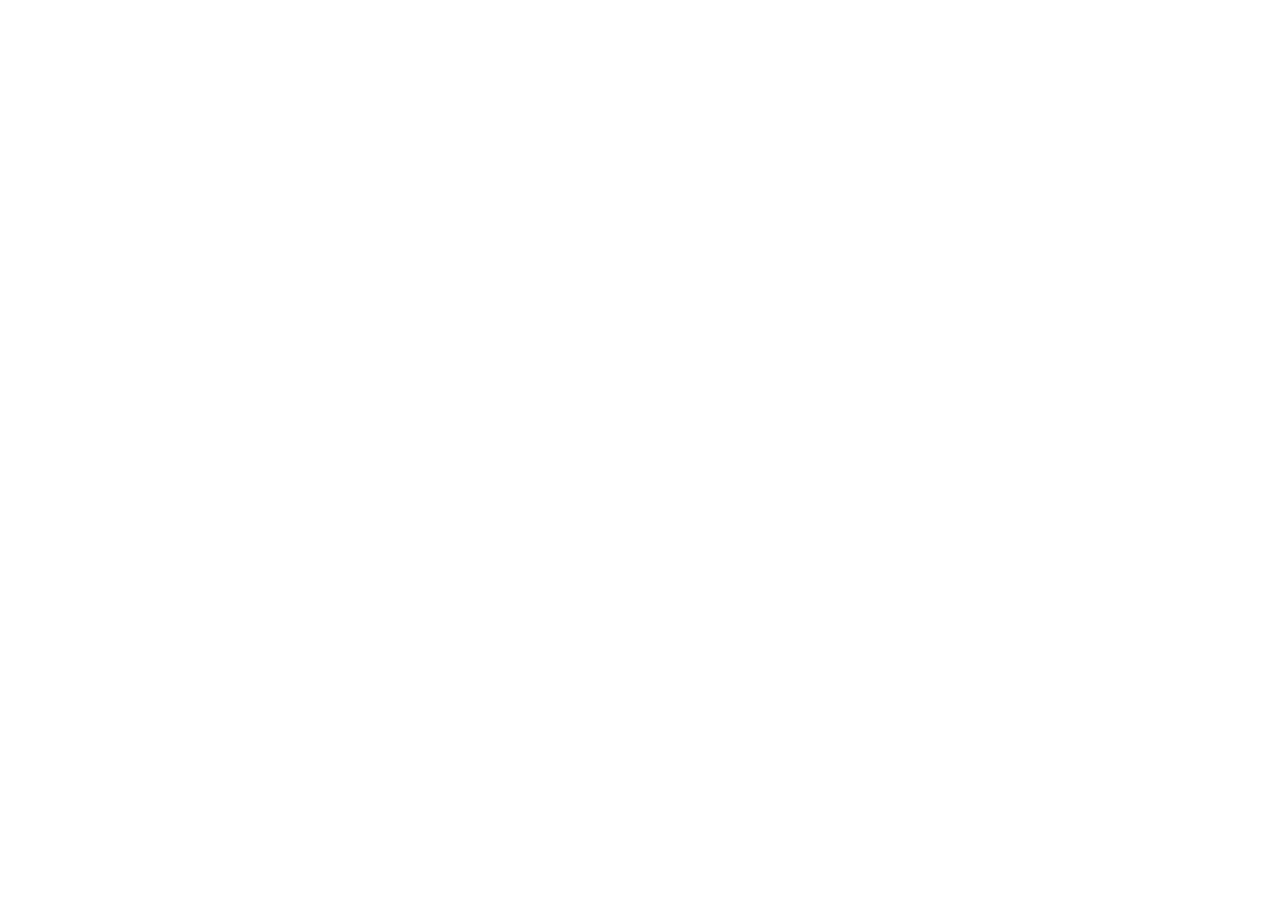
==== index.html @ 2995f637 "Add initial HTML structure for Journey Hub" ====
<!doctype html>
<html lang="en">
  <head>
    <meta charset="UTF-8" />
    <meta name="viewport" content="width=device-width, initial-scale=1.0" />
    <title>Journey Hub — Discover Sri Lanka</title>
    <link rel="preconnect" href="https://fonts.googleapis.com" />
    <link rel="preconnect" href="https://fonts.gstatic.com" crossorigin />
    <link
      href="https://fonts.googleapis.com/css2?family=Fraunces:opsz,wght@9..144,400;9..144,500;9..144,600&family=Work+Sans:wght@400;500;600&display=swap"
      rel="stylesheet"
    />
  </head>
  <body>
    <main></main>
  </body>
</html>
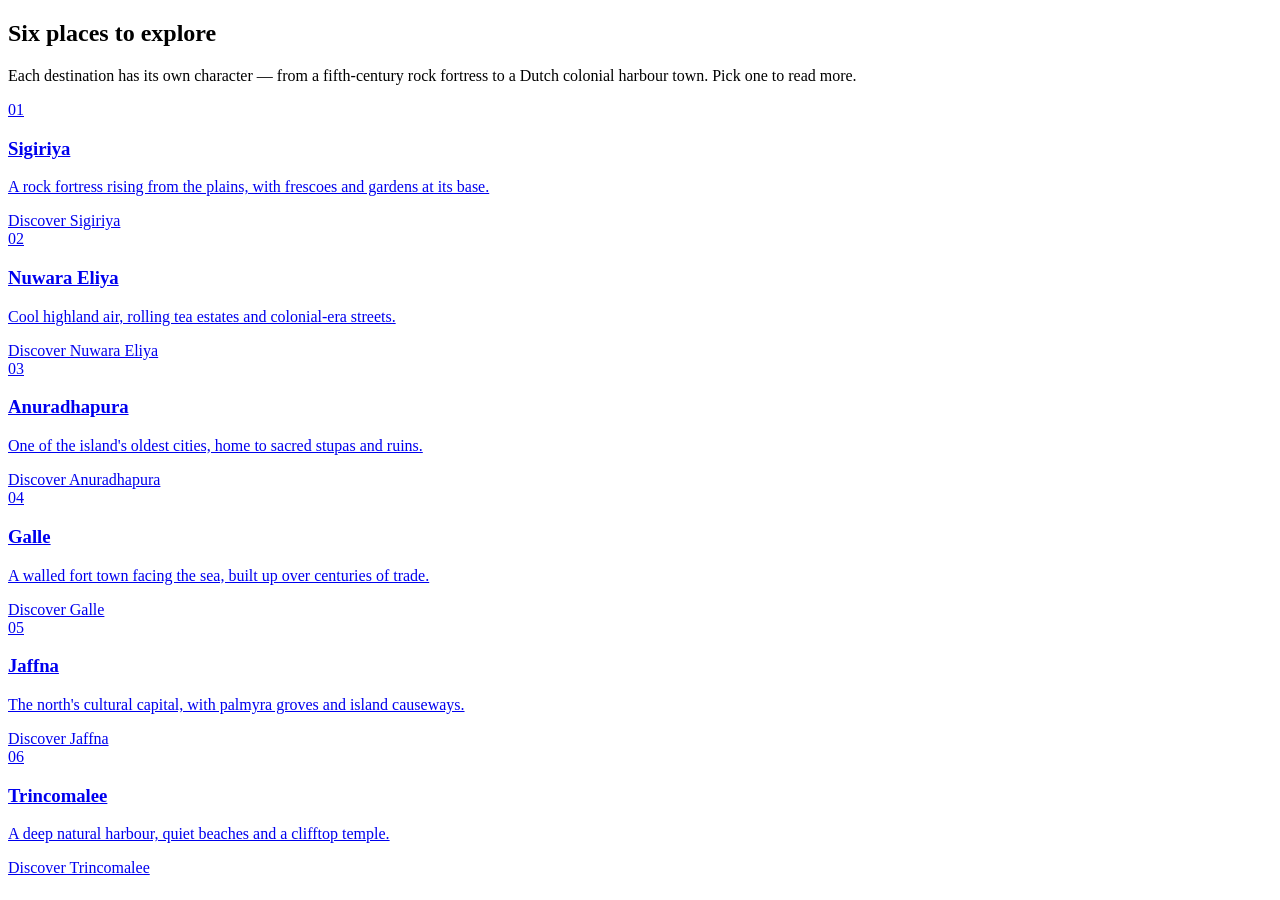
==== commit ca9ba2ce: "Add destinations section and styles for Journey Hub" ====
--- a/index.html
+++ b/index.html
@@ -10,8 +10,56 @@
       href="https://fonts.googleapis.com/css2?family=Fraunces:opsz,wght@9..144,400;9..144,500;9..144,600&family=Work+Sans:wght@400;500;600&display=swap"
       rel="stylesheet"
     />
+    <link rel="stylesheet" href="style.css">
   </head>
   <body>
-    <main></main>
+    <main>
+          <section class="section" id="destinations">
+    <div class="wrap">
+      <div class="section-head">
+        <h2>Six places to explore</h2>
+        <p>Each destination has its own character — from a fifth-century rock fortress to a Dutch colonial harbour town. Pick one to read more.</p>
+      </div>
+      <div class="grid">
+        <a class="card" href="pages/sigiriya.html">
+          <div class="num">01</div>
+          <h3>Sigiriya</h3>
+          <p>A rock fortress rising from the plains, with frescoes and gardens at its base.</p>
+          <span class="go">Discover Sigiriya</span>
+        </a>
+        <a class="card" href="/nuwara-eliya.html">
+          <div class="num">02</div>
+          <h3>Nuwara Eliya</h3>
+          <p>Cool highland air, rolling tea estates and colonial-era streets.</p>
+          <span class="go">Discover Nuwara Eliya</span>
+        </a>
+        <a class="card" href="/anuradhapura.html">
+          <div class="num">03</div>
+          <h3>Anuradhapura</h3>
+          <p>One of the island's oldest cities, home to sacred stupas and ruins.</p>
+          <span class="go">Discover Anuradhapura</span>
+        </a>
+        <a class="card" href="/galle.html">
+          <div class="num">04</div>
+          <h3>Galle</h3>
+          <p>A walled fort town facing the sea, built up over centuries of trade.</p>
+          <span class="go">Discover Galle</span>
+        </a>
+        <a class="card" href="/jaffna.html">
+          <div class="num">05</div>
+          <h3>Jaffna</h3>
+          <p>The north's cultural capital, with palmyra groves and island causeways.</p>
+          <span class="go">Discover Jaffna</span>
+        </a>
+        <a class="card" href="/trincomalee.html">
+          <div class="num">06</div>
+          <h3>Trincomalee</h3>
+          <p>A deep natural harbour, quiet beaches and a clifftop temple.</p>
+          <span class="go">Discover Trincomalee</span>
+        </a>
+      </div>
+    </div>
+  </section>
+    </main>
   </body>
 </html>
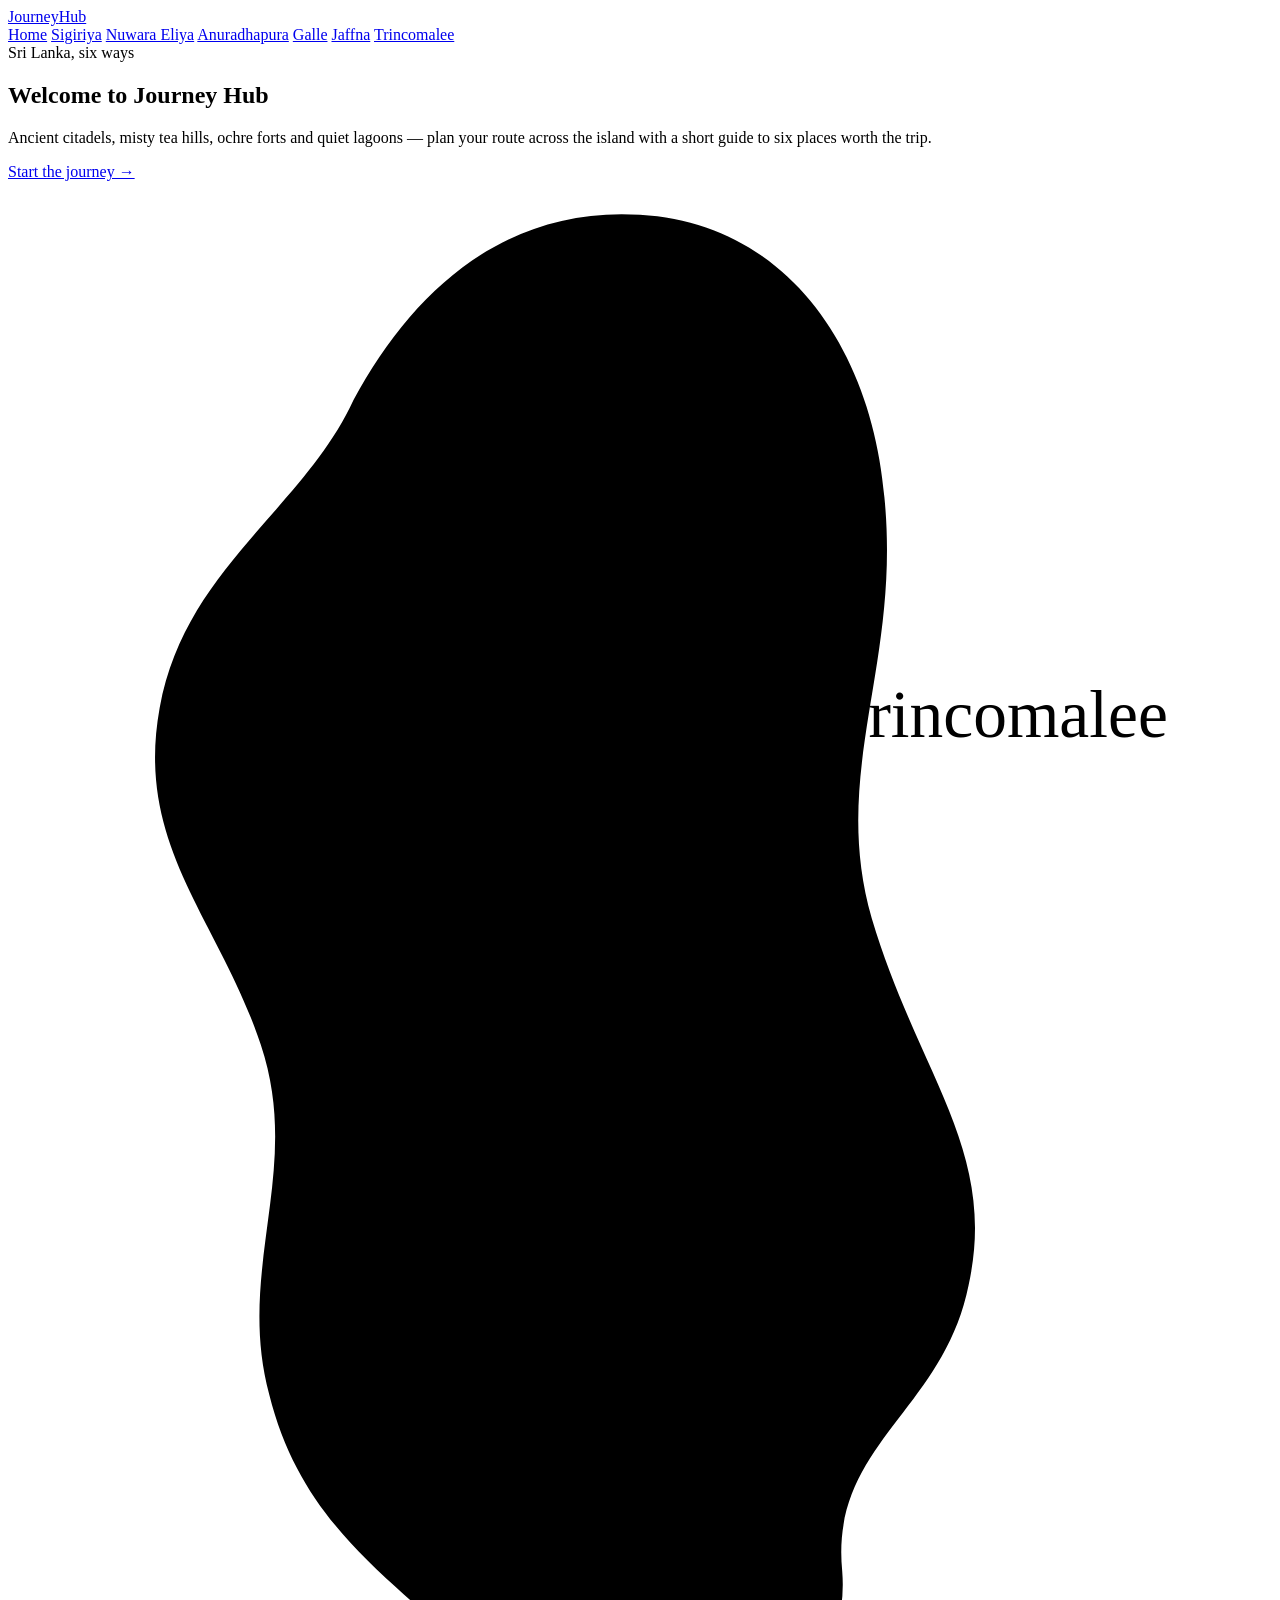
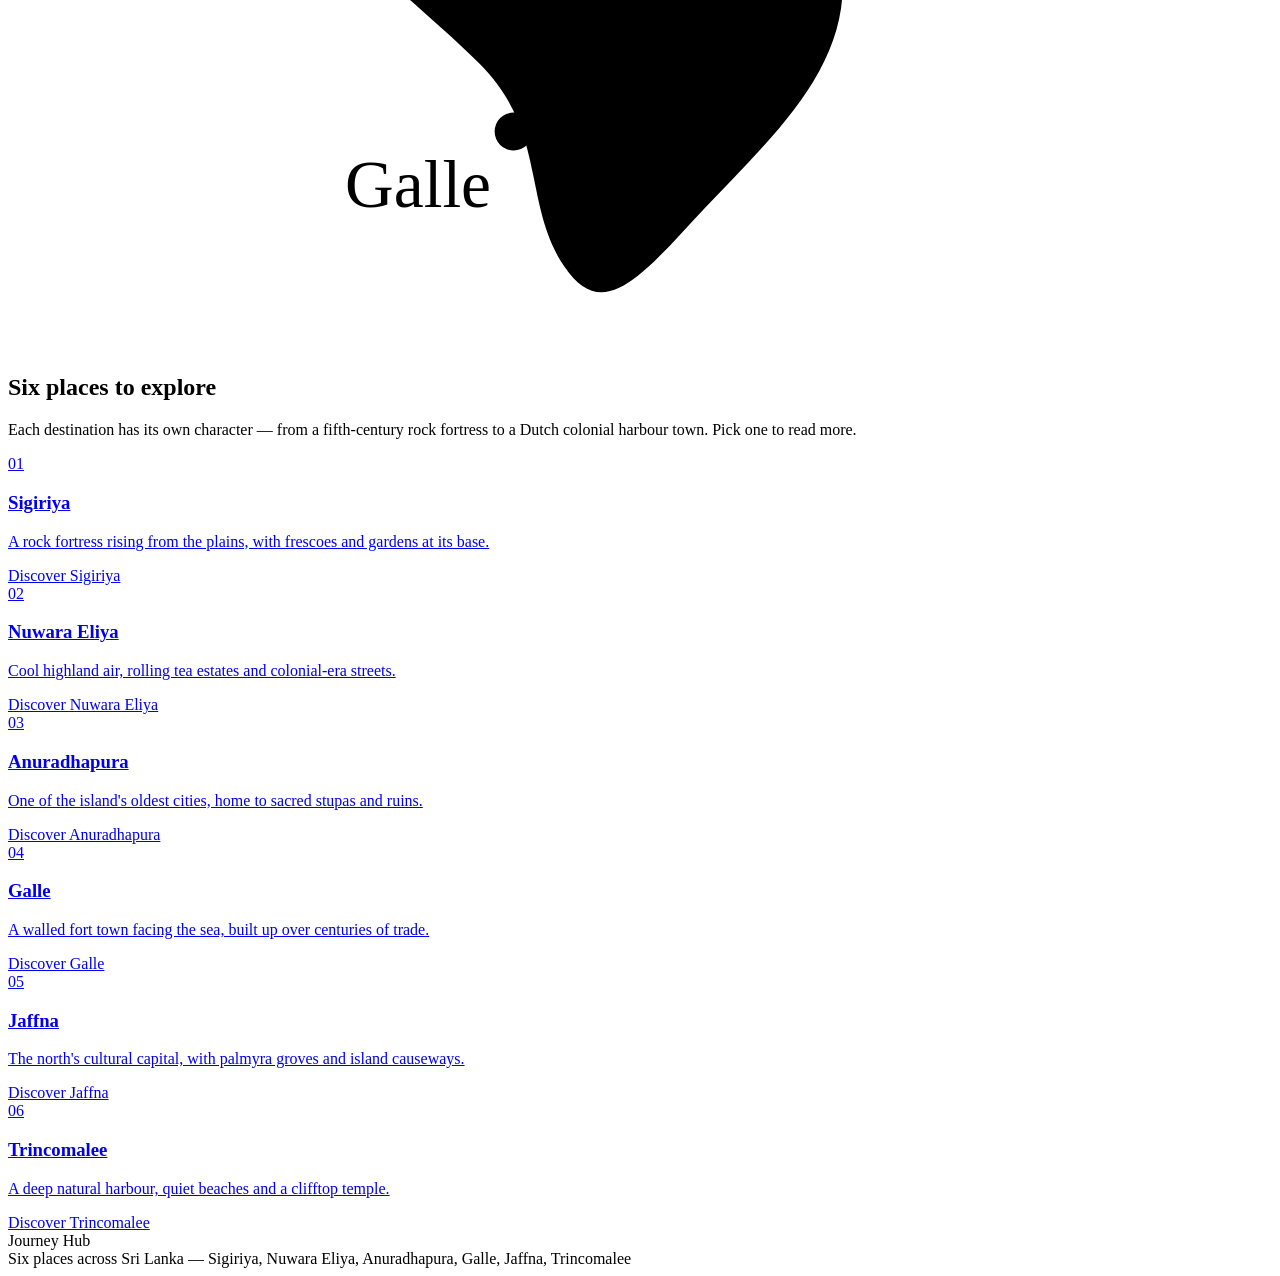
==== commit 7a6108a0: "Refactor HTML structure and enhance content for Journey Hub homepage" ====
--- a/index.html
+++ b/index.html
@@ -1,57 +1,108 @@
-<!doctype html>
+<!DOCTYPE html>
 <html lang="en">
-  <head>
-    <meta charset="UTF-8" />
-    <meta name="viewport" content="width=device-width, initial-scale=1.0" />
-    <title>Journey Hub — Discover Sri Lanka</title>
-    <link rel="preconnect" href="https://fonts.googleapis.com" />
-    <link rel="preconnect" href="https://fonts.gstatic.com" crossorigin />
-    <link
-      href="https://fonts.googleapis.com/css2?family=Fraunces:opsz,wght@9..144,400;9..144,500;9..144,600&family=Work+Sans:wght@400;500;600&display=swap"
-      rel="stylesheet"
-    />
-    <link rel="stylesheet" href="style.css">
-  </head>
-  <body>
-    <main>
-          <section class="section" id="destinations">
+<head>
+<meta charset="UTF-8">
+<meta name="viewport" content="width=device-width, initial-scale=1.0">
+<title>Journey Hub — Discover Sri Lanka</title>
+<link rel="preconnect" href="https://fonts.googleapis.com">
+<link rel="preconnect" href="https://fonts.gstatic.com" crossorigin>
+<link href="https://fonts.googleapis.com/css2?family=Fraunces:opsz,wght@9..144,400;9..144,500;9..144,600&family=Work+Sans:wght@400;500;600&display=swap" rel="stylesheet">
+<link rel="stylesheet" href="style.css">
+</head>
+<body>
+
+<header>
+  <div class="navbar">
+    <a class="logo" href="index.html">Journey<span>Hub</span></a>
+    <nav class="links" aria-label="Destinations">
+      <a href="index.html" class="active">Home</a>
+      <a href="sigiriya.html">Sigiriya</a>
+      <a href="nuwara-eliya.html">Nuwara Eliya</a>
+      <a href="anuradhapura.html">Anuradhapura</a>
+      <a href="galle.html">Galle</a>
+      <a href="jaffna.html">Jaffna</a>
+      <a href="trincomalee.html">Trincomalee</a>
+    </nav>
+  </div>
+</header>
+
+<main>
+
+  <!-- HERO -->
+  <section class="hero" id="home">
+    <div class="wrap">
+      <div class="hero-copy">
+        <div class="eyebrow">Sri Lanka, six ways</div>
+        <h1>Welcome to Journey Hub</h1>
+        <p>Ancient citadels, misty tea hills, ochre forts and quiet lagoons — plan your route across the island with a short guide to six places worth the trip.</p>
+        <a href="#destinations" class="btn">Start the journey →</a>
+      </div>
+      <div class="map-holder">
+        <svg viewBox="0 0 300 420" role="img" aria-label="Map of Sri Lanka with six marked destinations">
+          <path class="island" d="M150 8
+            C 185 10, 205 40, 208 75
+            C 212 115, 195 140, 205 175
+            C 216 212, 235 230, 228 262
+            C 222 292, 195 300, 198 330
+            C 200 355, 178 372, 160 392
+            C 148 405, 140 412, 132 400
+            C 122 385, 128 368, 112 352
+            C 92 332, 70 320, 62 288
+            C 54 258, 70 235, 60 205
+            C 50 175, 30 158, 36 125
+            C 42 92, 70 78, 82 52
+            C 96 26, 118 6, 150 8 Z"/>
+
+          <g class="pin"><circle class="pulse" cx="118" cy="35" r="4"/><circle class="dot" cx="118" cy="35" r="4.5"/><text x="128" y="39">Jaffna</text></g>
+          <g class="pin"><circle class="pulse" cx="185" cy="128" r="4"/><circle class="dot" cx="185" cy="128" r="4.5"/><text x="195" y="132">Trincomalee</text></g>
+          <g class="pin"><circle class="pulse" cx="110" cy="120" r="4"/><circle class="dot" cx="110" cy="120" r="4.5"/><text x="55" y="116">Anuradhapura</text></g>
+          <g class="pin"><circle class="pulse" cx="140" cy="152" r="4"/><circle class="dot" cx="140" cy="152" r="4.5"/><text x="150" y="156">Sigiriya</text></g>
+          <g class="pin"><circle class="pulse" cx="132" cy="248" r="4"/><circle class="dot" cx="132" cy="248" r="4.5"/><text x="72" y="245">Nuwara Eliya</text></g>
+          <g class="pin"><circle class="pulse" cx="120" cy="368" r="4"/><circle class="dot" cx="120" cy="368" r="4.5"/><text x="80" y="386">Galle</text></g>
+        </svg>
+      </div>
+    </div>
+  </section>
+
+  <!-- DESTINATIONS OVERVIEW -->
+  <section class="section" id="destinations">
     <div class="wrap">
       <div class="section-head">
         <h2>Six places to explore</h2>
         <p>Each destination has its own character — from a fifth-century rock fortress to a Dutch colonial harbour town. Pick one to read more.</p>
       </div>
       <div class="grid">
-        <a class="card" href="pages/sigiriya.html">
+        <a class="card" href="sigiriya.html">
           <div class="num">01</div>
           <h3>Sigiriya</h3>
           <p>A rock fortress rising from the plains, with frescoes and gardens at its base.</p>
           <span class="go">Discover Sigiriya</span>
         </a>
-        <a class="card" href="/nuwara-eliya.html">
+        <a class="card" href="nuwara-eliya.html">
           <div class="num">02</div>
           <h3>Nuwara Eliya</h3>
           <p>Cool highland air, rolling tea estates and colonial-era streets.</p>
           <span class="go">Discover Nuwara Eliya</span>
         </a>
-        <a class="card" href="/anuradhapura.html">
+        <a class="card" href="anuradhapura.html">
           <div class="num">03</div>
           <h3>Anuradhapura</h3>
           <p>One of the island's oldest cities, home to sacred stupas and ruins.</p>
           <span class="go">Discover Anuradhapura</span>
         </a>
-        <a class="card" href="/galle.html">
+        <a class="card" href="galle.html">
           <div class="num">04</div>
           <h3>Galle</h3>
           <p>A walled fort town facing the sea, built up over centuries of trade.</p>
           <span class="go">Discover Galle</span>
         </a>
-        <a class="card" href="/jaffna.html">
+        <a class="card" href="jaffna.html">
           <div class="num">05</div>
           <h3>Jaffna</h3>
           <p>The north's cultural capital, with palmyra groves and island causeways.</p>
           <span class="go">Discover Jaffna</span>
         </a>
-        <a class="card" href="/trincomalee.html">
+        <a class="card" href="trincomalee.html">
           <div class="num">06</div>
           <h3>Trincomalee</h3>
           <p>A deep natural harbour, quiet beaches and a clifftop temple.</p>
@@ -60,6 +111,15 @@
       </div>
     </div>
   </section>
-    </main>
-  </body>
+
+</main>
+
+<footer>
+  <div class="wrap">
+    <div class="fname">Journey Hub</div>
+    <div class="fmeta">Six places across Sri Lanka — Sigiriya, Nuwara Eliya, Anuradhapura, Galle, Jaffna, Trincomalee</div>
+  </div>
+</footer>
+
+</body>
 </html>
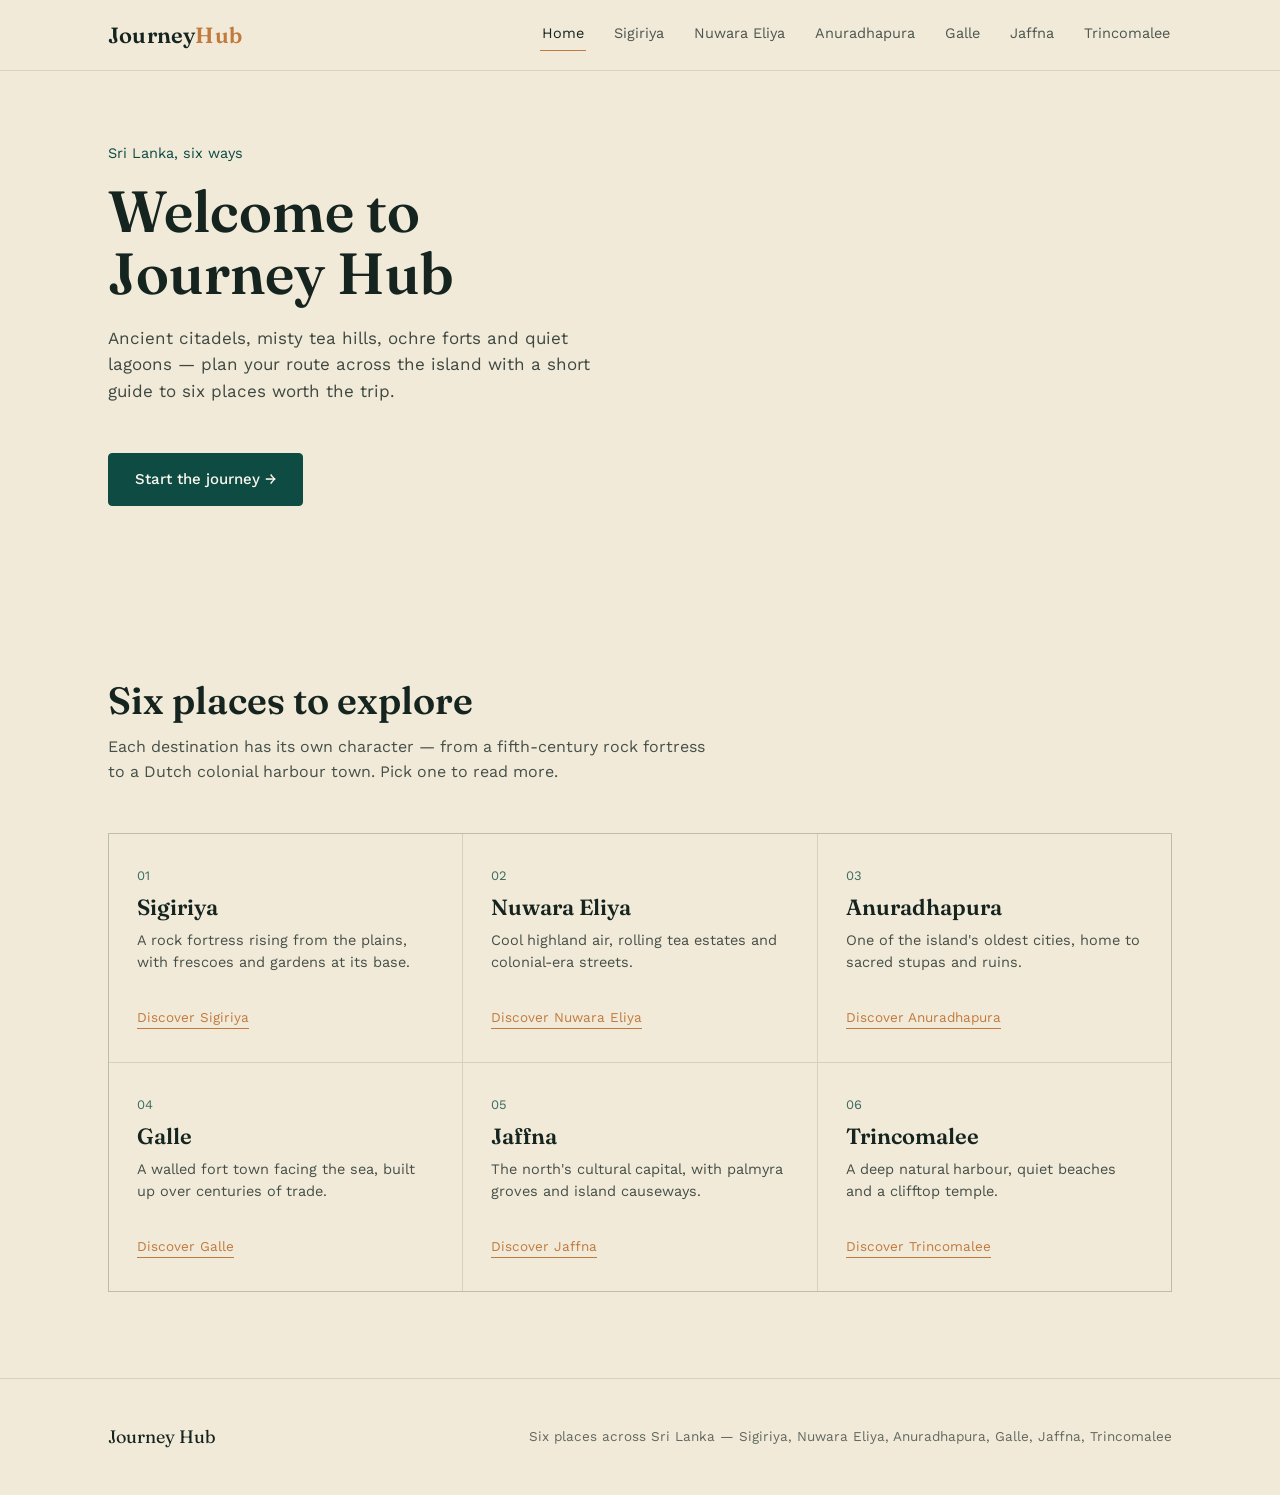
==== commit 1ef08e27: "Add hero video" ====
--- a/index.html
+++ b/index.html
@@ -37,30 +37,15 @@
         <p>Ancient citadels, misty tea hills, ochre forts and quiet lagoons — plan your route across the island with a short guide to six places worth the trip.</p>
         <a href="#destinations" class="btn">Start the journey →</a>
       </div>
-      <div class="map-holder">
-        <svg viewBox="0 0 300 420" role="img" aria-label="Map of Sri Lanka with six marked destinations">
-          <path class="island" d="M150 8
-            C 185 10, 205 40, 208 75
-            C 212 115, 195 140, 205 175
-            C 216 212, 235 230, 228 262
-            C 222 292, 195 300, 198 330
-            C 200 355, 178 372, 160 392
-            C 148 405, 140 412, 132 400
-            C 122 385, 128 368, 112 352
-            C 92 332, 70 320, 62 288
-            C 54 258, 70 235, 60 205
-            C 50 175, 30 158, 36 125
-            C 42 92, 70 78, 82 52
-            C 96 26, 118 6, 150 8 Z"/>
-
-          <g class="pin"><circle class="pulse" cx="118" cy="35" r="4"/><circle class="dot" cx="118" cy="35" r="4.5"/><text x="128" y="39">Jaffna</text></g>
-          <g class="pin"><circle class="pulse" cx="185" cy="128" r="4"/><circle class="dot" cx="185" cy="128" r="4.5"/><text x="195" y="132">Trincomalee</text></g>
-          <g class="pin"><circle class="pulse" cx="110" cy="120" r="4"/><circle class="dot" cx="110" cy="120" r="4.5"/><text x="55" y="116">Anuradhapura</text></g>
-          <g class="pin"><circle class="pulse" cx="140" cy="152" r="4"/><circle class="dot" cx="140" cy="152" r="4.5"/><text x="150" y="156">Sigiriya</text></g>
-          <g class="pin"><circle class="pulse" cx="132" cy="248" r="4"/><circle class="dot" cx="132" cy="248" r="4.5"/><text x="72" y="245">Nuwara Eliya</text></g>
-          <g class="pin"><circle class="pulse" cx="120" cy="368" r="4"/><circle class="dot" cx="120" cy="368" r="4.5"/><text x="80" y="386">Galle</text></g>
-        </svg>
-      </div>
+<div class="video-background">
+  <iframe
+    src="https://www.youtube.com/embed/IPpiw_LWDBA?autoplay=1&mute=1&loop=1&playlist=IPpiw_LWDBA"
+    title="Background Video"
+    frameborder="0"
+    allow="autoplay; encrypted-media; picture-in-picture"
+    allowfullscreen>
+  </iframe>
+</div>
     </div>
   </section>
 
--- a/style.css
+++ b/style.css
@@ -0,0 +1,248 @@
+
+:root{
+  --ink:#16241f;
+  --teal:#0e4b43;
+  --teal-light:#2e7d77;
+  --sand:#f1ead9;
+  --paper:#faf7ee;
+  --spice:#c17a3d;
+  --line: rgba(22,36,31,0.12);
+  --radius: 4px;
+}
+@media (prefers-color-scheme: dark){
+  :root:not([data-theme="light"]){
+    --ink:#eef0ec;
+    --teal:#2e7d77;
+    --teal-light:#7fc9c2;
+    --sand:#122522;
+    --paper:#17302b;
+    --spice:#e2a465;
+    --line: rgba(238,240,236,0.14);
+  }
+}
+:root[data-theme="dark"]{
+  --ink:#eef0ec;
+  --teal:#2e7d77;
+  --teal-light:#7fc9c2;
+  --sand:#122522;
+  --paper:#17302b;
+  --spice:#e2a465;
+  --line: rgba(238,240,236,0.14);
+}
+
+*{box-sizing:border-box;}
+html{scroll-behavior:smooth;}
+body{
+  margin:0;
+  background:var(--sand);
+  color:var(--ink);
+  font-family:'Work Sans', sans-serif;
+  line-height:1.55;
+  -webkit-font-smoothing:antialiased;
+}
+h1,h2,h3,.display{
+  font-family:'Fraunces', serif;
+  font-weight:600;
+  line-height:1.08;
+  margin:0;
+  color:var(--ink);
+}
+a{color:inherit;}
+img{max-width:100%;display:block;}
+.wrap{
+  width:100%;
+  max-width:1120px;
+  margin:0 auto;
+  padding:0 28px;
+}
+:focus-visible{outline:2px solid var(--spice); outline-offset:3px;}
+
+/* ---------- NAV ---------- */
+header{
+  position:sticky; top:0; z-index:50;
+  background:var(--sand);
+  border-bottom:1px solid var(--line);
+}
+.navbar{
+  display:flex; align-items:center; justify-content:space-between;
+  padding:18px 28px;
+  max-width:1120px; margin:0 auto;
+  gap:20px;
+}
+.logo{
+  font-family:'Fraunces', serif;
+  font-size:22px;
+  font-weight:600;
+  letter-spacing:0.2px;
+  white-space:nowrap;
+  text-decoration:none;
+}
+.logo span{color:var(--spice);}
+nav.links{
+  display:flex; gap:26px;
+  overflow-x:auto;
+  scrollbar-width:none;
+}
+nav.links::-webkit-scrollbar{display:none;}
+nav.links a{
+  text-decoration:none;
+  font-size:14.5px;
+  color:var(--ink);
+  opacity:0.75;
+  white-space:nowrap;
+  padding:4px 2px;
+  border-bottom:1px solid transparent;
+  transition:opacity .15s ease, border-color .15s ease;
+}
+nav.links a:hover, nav.links a.active{opacity:1; border-color:var(--spice);}
+
+/* ---------- HERO (index only) ---------- */
+.hero{padding:72px 0 88px;}
+.hero .wrap{
+  display:grid;
+  grid-template-columns:1.05fr 0.95fr;
+  gap:56px;
+  align-items:center;
+}
+.hero-copy .eyebrow{font-size:14.5px; color:var(--teal); margin-bottom:14px;}
+.hero-copy h1{font-size:clamp(38px, 5.5vw, 58px); max-width:11ch;}
+.hero-copy p{max-width:46ch; margin-top:20px; font-size:17px; color:var(--ink); opacity:0.82;}
+
+.btn{
+  display:inline-flex; align-items:center; gap:10px;
+  margin-top:32px;
+  background:var(--teal);
+  color:var(--paper);
+  text-decoration:none;
+  font-size:15px;
+  font-weight:500;
+  padding:14px 26px;
+  border-radius:var(--radius);
+  border:1px solid var(--teal);
+  cursor:pointer;
+  transition:background .15s ease, transform .15s ease;
+}
+.btn:hover{background:var(--teal-light); border-color:var(--teal-light);}
+.btn:active{transform:translateY(1px);}
+.btn-outline{background:transparent; color:var(--teal); border:1px solid var(--teal);}
+.btn-outline:hover{background:var(--teal); color:var(--paper);}
+
+/* Sri Lanka SVG map */
+.map-holder{position:relative;}
+.map-holder svg{width:100%; height:auto;}
+.island{fill:var(--paper); stroke:var(--teal); stroke-width:1.4;}
+.pin{cursor:pointer;}
+.pin circle.dot{fill:var(--spice); stroke:var(--paper); stroke-width:2;}
+.pin circle.pulse{
+  fill:none; stroke:var(--spice); stroke-width:1.4; opacity:0;
+  transform-origin:center; animation:pulse 2.6s ease-out infinite;
+}
+.pin text{font-family:'Work Sans', sans-serif; font-size:10.5px; fill:var(--ink);}
+@keyframes pulse{ 0%{opacity:0.55; r:4;} 100%{opacity:0; r:16;} }
+@media (prefers-reduced-motion: reduce){ .pin circle.pulse{ animation:none; opacity:0; } }
+
+/* ---------- SECTION HEADS ---------- */
+.section{padding:86px 0;}
+.section + .section{border-top:1px solid var(--line);}
+.section-head{max-width:60ch; margin-bottom:48px;}
+.section-head h2{font-size:clamp(28px, 3.6vw, 38px);}
+.section-head p{margin-top:14px; opacity:0.78; font-size:16px;}
+
+/* ---------- DESTINATIONS GRID (index only) ---------- */
+.grid{
+  display:grid;
+  grid-template-columns:repeat(3, 1fr);
+  gap:1px;
+  background:var(--line);
+  border:1px solid var(--line);
+}
+.card{
+  background:var(--sand);
+  padding:32px 28px;
+  text-decoration:none;
+  color:var(--ink);
+  transition:background .15s ease;
+}
+.card:hover{background:var(--paper);}
+.card .num{font-size:13px; color:var(--teal); opacity:0.8;}
+.card h3{font-size:22px; margin-top:10px;}
+.card p{margin-top:10px; font-size:14.5px; opacity:0.78;}
+.card .go{display:inline-block; margin-top:18px; font-size:13.5px; color:var(--spice); border-bottom:1px solid var(--spice);}
+
+/* ---------- DETAIL PAGE (pages/*.html) ---------- */
+.place{padding:78px 0;}
+.place.alt{background:var(--paper);}
+.place .wrap{
+  display:grid;
+  grid-template-columns:0.85fr 1.15fr;
+  gap:60px;
+  align-items:center;
+}
+.place.reverse .wrap{grid-template-columns:1.15fr 0.85fr;}
+.place.reverse .place-art{order:2;}
+.place-tag{font-size:13.5px; color:var(--teal); margin-bottom:12px;}
+.place h2{font-size:clamp(26px, 3.4vw, 36px);}
+.place p.desc{margin-top:16px; font-size:16px; max-width:52ch; opacity:0.85;}
+.highlights{list-style:none; padding:0; margin:22px 0 0; display:grid; gap:9px;}
+.highlights li{font-size:14.5px; padding-left:20px; position:relative; opacity:0.88;}
+.highlights li::before{content:""; position:absolute; left:0; top:8px; width:7px; height:1px; background:var(--spice);}
+.place-art{
+  background:var(--teal);
+  border-radius:var(--radius);
+  display:flex; align-items:center; justify-content:center;
+  aspect-ratio:4/3;
+  padding:40px;
+}
+.place-art svg{width:60%; height:60%;}
+
+.back-link{
+  display:inline-block;
+  margin:40px 28px 0;
+  font-size:14px;
+  color:var(--teal);
+  text-decoration:none;
+  border-bottom:1px solid var(--teal);
+}
+
+/* ---------- FOOTER ---------- */
+footer{border-top:1px solid var(--line); padding:44px 0;}
+footer .wrap{display:flex; justify-content:space-between; align-items:center; flex-wrap:wrap; gap:16px;}
+footer .fname{font-family:'Fraunces', serif; font-size:18px;}
+footer .fmeta{font-size:13.5px; opacity:0.65;}
+
+/* ---------- RESPONSIVE ---------- */
+@media (max-width: 880px){
+  .hero .wrap{grid-template-columns:1fr; gap:40px;}
+  .map-holder{order:-1; max-width:340px; margin:0 auto;}
+  .grid{grid-template-columns:1fr 1fr;}
+  .place .wrap, .place.reverse .wrap{grid-template-columns:1fr;}
+  .place.reverse .place-art{order:0;}
+  .place-art{max-width:340px; margin:0 auto; padding:28px;}
+}
+@media (max-width: 560px){
+  .grid{grid-template-columns:1fr;}
+  .navbar{padding:14px 20px;}
+  nav.links{gap:18px;}
+}
+
+ .video-background {
+    position: fixed;
+    top: 0;
+    left: 0;
+    width: 100vw;
+    height: 100vh;
+    overflow: hidden;
+    z-index: -1;
+    pointer-events: none; /* Prevents clicking/interacting with the player */
+  }
+
+  .video-background iframe {
+    /* position: absolute; */
+    top: 50%;
+    left: 50%;
+    width: 100vw;
+    height: 56.25vw; /* 16:9 aspect ratio calculation (100 * 9 / 16) */
+    min-height: 100vh;
+    min-width: 177.77vh; /* 16:9 aspect ratio calculation (100 * 16 / 9) */
+    transform: translate(-50%, -50%);
+  }
